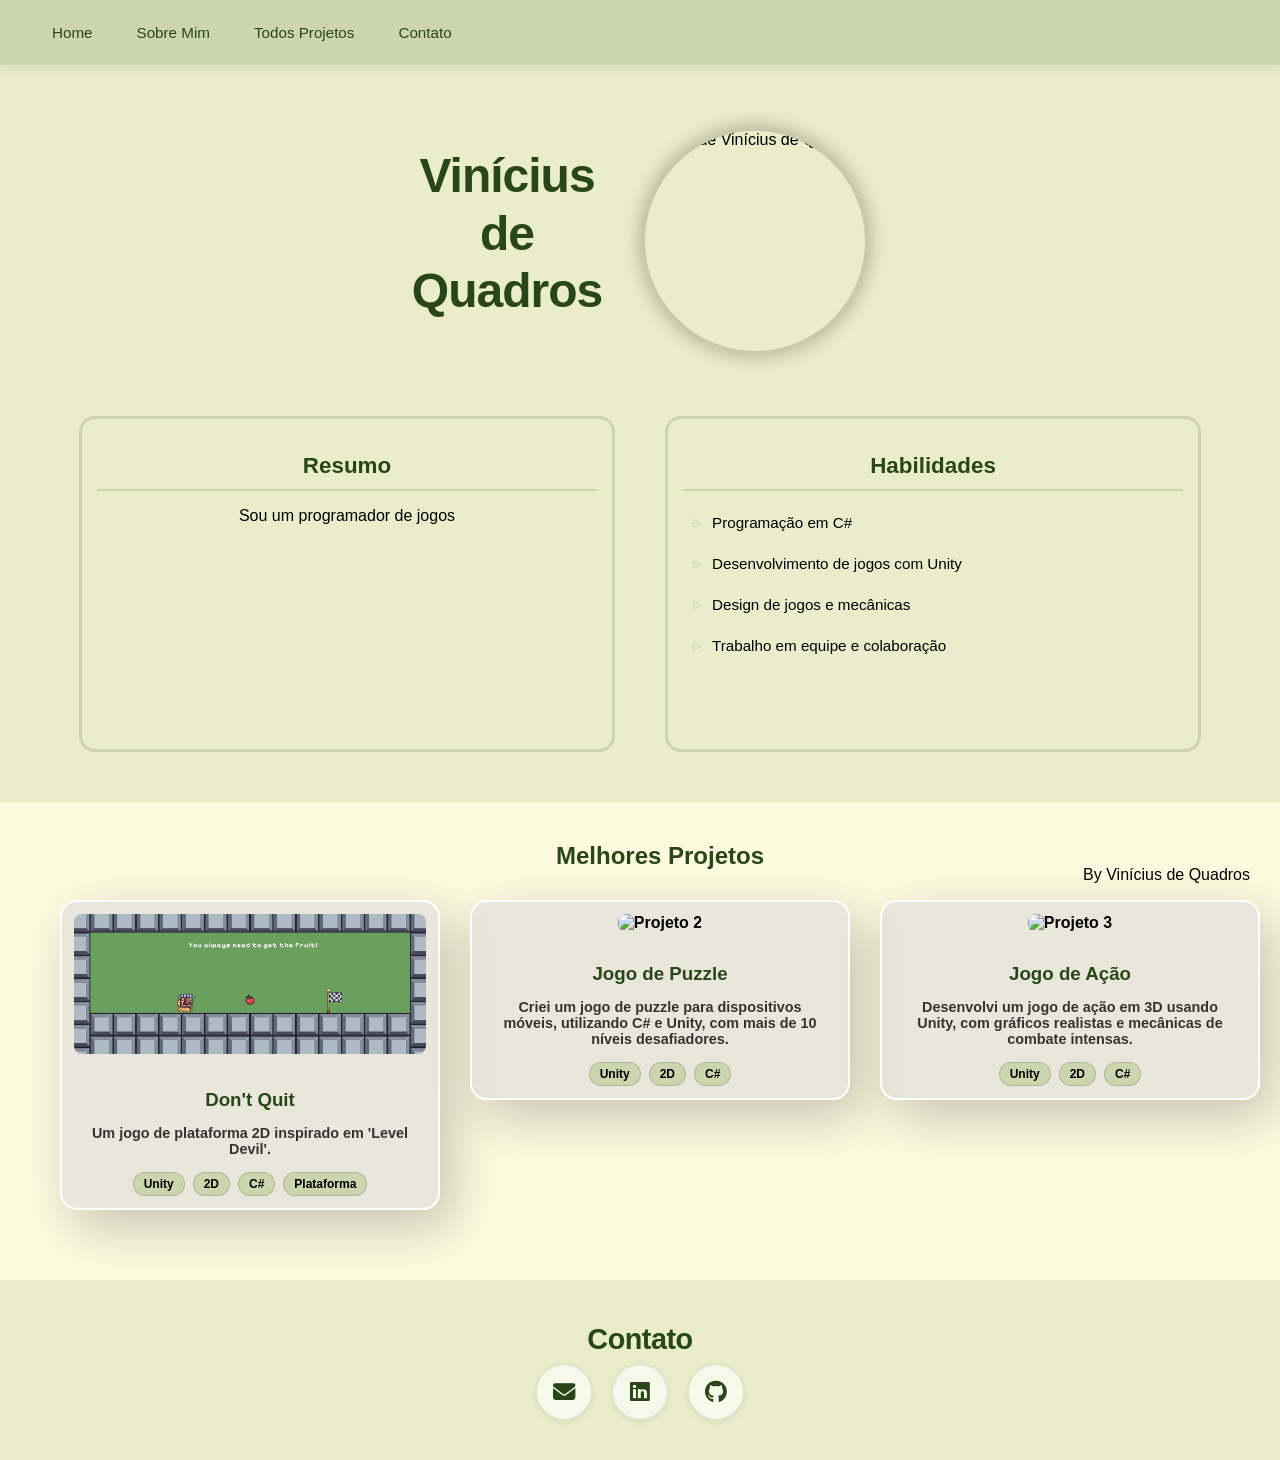
==== index.html @ f15bbf9c "Primeiro Commit" ====
<!DOCTYPE html>
<html lang="pt-BR">

<head>
    <meta charset="UTF-8">
    <meta name="viewport" content="width=device-width, initial-scale=1.0">
    <title>Vinícius de Quadros</title>
    <link rel="stylesheet" href="assets/css/styles.css">
    <link rel="stylesheet" href="assets/css/index.css">
    <link rel="stylesheet" href="assets/css/projetos.css">
    <link rel="stylesheet" href="https://cdnjs.cloudflare.com/ajax/libs/font-awesome/6.7.2/css/all.min.css">
</head>

<body>
    <header>
        <nav>
            <a href="index.html">Home</a>
            <a href="sobreMim.html">Sobre Mim</a>
            <a href="projetos.html">Todos Projetos</a>
            <a href="contato.html">Contato</a>
        </nav>
    </header>

    <div class="sobreMim" id="about">
        <h1>Vinícius <br> de <br> Quadros</h1>
        <img src="assets/images/vinicius.jpg" alt="Foto de Vinícius de Quadros">
    </div>
    <div class="informacoes">
        <div class="resumo">
            <h2>Resumo</h2>
            <p>Sou um programador de jogos</p>
        </div>
        <div class="habilidades">
            <h2>Habilidades</h2>
            <ul>
                <li>Programação em C#</li>
                <li>Desenvolvimento de jogos com Unity</li>
                <li>Design de jogos e mecânicas</li>
                <li>Trabalho em equipe e colaboração</li>
            </ul>
        </div>
    </div>

    <div class="melhoresProjetos" id="projects">
        <h2>Melhores Projetos</h2>
        <div class="gridProjetos">
            <a href="dontquit.html" class="projetoLink">
                <div class="projeto">
                    <img src="assets/images/dontquit/dontquit1.png" alt="Projeto 1">
                    <h3>Don't Quit</h3>
                    <p> Um jogo de plataforma 2D inspirado em 'Level Devil'.</p>
                    <div class="tags">
                        <span class="tag">Unity</span>
                        <span class="tag">2D</span>
                        <span class="tag">C#</span>
                        <span class="tag">Plataforma</span>
                    </div>
                </div>
            </a>
            <a href="puzzle.html" class="projetoLink">
                <div class="projeto">
                    <img src="assets/images/projeto2.jpg" alt="Projeto 2">
                    <h3>Jogo de Puzzle</h3>
                    <p>Criei um jogo de puzzle para dispositivos móveis, utilizando C# e Unity, com mais de 10 níveis
                        desafiadores.</p>
                    <div class="tags">
                        <span class="tag">Unity</span>
                        <span class="tag">2D</span>
                        <span class="tag">C#</span>
                    </div>
                </div>
            </a>
            <a href="action.html" class="projetoLink">
                <div class="projeto">
                    <img src="assets/images/projeto3.jpg" alt="Projeto 3">
                    <h3>Jogo de Ação</h3>
                    <p>Desenvolvi um jogo de ação em 3D usando Unity, com gráficos realistas e mecânicas de combate
                        intensas.</p>
                    <div class="tags">
                        <span class="tag">Unity</span>
                        <span class="tag">2D</span>
                        <span class="tag">C#</span>
                    </div>
                </div>
            </a>
        </div>
    </div>
    </div>

    <div class="contato" id="contato">
        <h2>Contato</h2>
        <div class="contatoLinks">
            <a href="mailto:viniciusquadros@hotmail.com" class="contatoItem" title="Email">
                <i class="fas fa-envelope"></i>
            </a>
            <a href="https://www.linkedin.com/in/vinicius-de-quadros-7bb965216" target="_blank" class="contatoItem"
                title="LinkedIn">
                <i class="fab fa-linkedin"></i>
            </a>
            <a href="https://github.com/ViniQuadros" target="_blank" class="contatoItem" title="GitHub">
                <i class="fab fa-github"></i>
            </a>
        </div>
    </div>

    <footer>
        <p>By Vinícius de Quadros</p>
    </footer>
</body>

</html>
---- assets/css/styles.css ----
:root {
    --tea-green: #ccd5aeff;
    --beige: #e9edc9ff;
    --cornsilk: #fefae0ff;
    --papaya-whip: #faedcdff;
    --light-bronze: #d4a373ff;
}

h1, h2, h3 {
    color: #294618;
}

header {
    padding: 18px 40px;
    display: flex;
    justify-content: space-between;
    align-items: center;
    background-color: var(--tea-green);
    box-shadow: 0 2px 12px rgba(0, 0, 0, 0.1);
    position: sticky;
    top: 0;
    z-index: 1000;
}
header h3 {
    font-weight: bold;
    margin: 0;
    color: #294618;
    font-size: 1.3rem;
    letter-spacing: 0.5px;
}
header nav {
    display: flex;
    gap: 20px;
    margin-right: 20px;
}
header a {
    color: #294618;
    display: inline-block;
    transition: transform 0.2s ease, color 0.2s ease;
    text-decoration: none;
    font-size: 0.95rem;
    font-weight: 500;
    padding: 6px 12px;
    border-radius: 8px;
    transition: background 0.2s ease, transform 0.2s ease, color 0.2s ease;
}
header a:hover {
    color: #294618;
    background: rgba(0, 0, 0, 0.08); /* pill highlight on hover */
    transform: scale(1.05);
    text-decoration: none; /* cleaner without underline since we have the bg */
}

body {
    font-family: 'Sans-serif', Arial, Helvetica, sans-serif;
    color: #000000;
    margin: 0;
    padding: 0;
}

footer {
    right: 30px;
    text-align: right;
    position: fixed;
    width: 100%;
    bottom: 0;
}
---- assets/css/index.css ----
.sobreMim {
    background-color: var(--beige);
    display: flex;
    flex-wrap: wrap;
    align-items: center;
    justify-content: center;
    gap: 40px;
    padding: 50px 0;
    text-align: center;
}

.sobreMim h1 {
    font-size: 3rem;
    line-height: 1.2;
    font-weight: 800;
    text-align: center;
    letter-spacing: -1px;
    position: relative;
    padding-bottom: 14px;
}

.sobreMim img {
    width: 220px;
    height: 220px;
    object-fit: cover;
    border-radius: 80%;
    border: 3px solid rgba(61, 61, 61, 0.2);
    box-shadow: 0 0 20px rgba(0, 0, 0, 0.3);
}

.informacoes {
    background-color: var(--beige);
    display: flex;
    gap: 50px;
    align-items: center;
    justify-content: center;
}

.resumo,
.habilidades {
    text-align: center;
    border-radius: 16px;
    padding: 15px;
    backdrop-filter: blur(6px);
    border: 3px solid rgba(104, 104, 104, 0.2);
    min-width: 280px;
    width: 500px;
    height: 300px;
    margin-bottom: 50px;
}

.habilidades h2,
.resumo h2 {
    font-size: 1.4rem;
    font-weight: bold;
    margin-bottom: 16px;
    padding-bottom: 10px;
    border-bottom: 2px solid var(--tea-green);
}

.habilidades ul {
    list-style: none;
    padding: 0;
    margin: 0;
    display: flex;
    flex-direction: column;
    gap: 10px;
}
.habilidades li {
    display: flex;
    align-items: center;
    gap: 10px;
    padding: 5px 10px;
    border-radius: 8px;
    background: rgba(255, 255, 255, 0.05);
    transition: background 0.2s ease, transform 0.2s ease;
    font-size: 0.95rem;
}
.habilidades li::before {
    content: "▹";
    color: var(--tea-green);
    font-size: 1.1rem;
    flex-shrink: 0;
}
.habilidades li:hover {
    background: rgba(129, 141, 91, 0.12);
    transform: translateX(4px);
}

.projetoLink {
    text-decoration: none;
    color: inherit;
    display: block;
}

.melhoresProjetos {
    background-color: var(--cornsilk);
    padding: 20px 20px;
    text-align: center;
    width: 100%;
}
.melhoresProjetos h2 {
    margin-bottom: 30px;
}

.contato {
    padding: 20px 20px;
    text-align: center;
    background-color: var(--beige);
}

.contato h2 {
    font-size: 1.8rem;
    font-weight: 800;
    color: #294618;
    margin-bottom: 8px;
    letter-spacing: -0.5px;
}

.contatoLinks {
    display: flex;
    justify-content: center;
    gap: 20px;
    margin-bottom: 20px;
}

.contatoItem {
    display: flex;
    align-items: center;
    justify-content: center;
    width: 54px;
    height: 54px;
    border-radius: 50%;
    background: rgba(255, 255, 255, 0.6);
    border: 1px solid rgba(0, 0, 0, 0.1);
    color: #294618;
    font-size: 1.4rem;
    text-decoration: none;
    transition: transform 0.2s ease, background 0.2s ease, box-shadow 0.2s ease;
    box-shadow: 0 2px 8px rgba(0, 0, 0, 0.08);
}
.contatoItem:hover {
    transform: translateY(-5px);
    background: var(--tea-green);
    box-shadow: 0 8px 20px rgba(0, 0, 0, 0.15);
}
---- assets/css/projetos.css ----
.gridProjetos {
    display: grid;
    grid-template-columns: repeat(3, minmax(200px, 1fr));
    gap: 30px;
    max-width: 1200px;
    margin: 0 auto;
    margin-bottom: 50px;
}

/* From Uiverse.io by SteveBloX */
.projeto {
    box-sizing: border-box;
    width: 100%;
    height: auto;
    padding: 12px;
    background: rgba(217, 217, 217, 0.58);
    border: 2px solid white;
    box-shadow: 12px 17px 51px rgba(0, 0, 0, 0.22);
    backdrop-filter: blur(6px);
    border-radius: 17px;
    text-align: center;
    cursor: pointer;
    transition: all 0.5s;
    display: block;
    align-items: center;
    justify-content: center;
    user-select: none;
    font-weight: bolder;
    color: black;
}

.projeto:hover {
    border: 1px solid black;
    transform: scale(1.05);
}

.projeto:active {
    transform: scale(0.95) rotateZ(1.7deg);
}

.projeto img {
    width: 100%;
    height: 140px;
    object-fit: cover;
    border-radius: 8px;
    margin-bottom: 12px;
}

.projeto h3 {
    margin-bottom: 8px;
}

.projeto p {
    font-size: 0.9rem;
    color: #333;
    padding: 0 10px;
    flex-grow: 1;
}

.tags {
    display: flex;
    flex-wrap: wrap;
    gap: 8px;
    margin-top: 12px;
    justify-content: center;
}

.tag {
    background-color: var(--tea-green);
    color: #000;
    font-size: 0.75rem;
    font-weight: bold;
    padding: 4px 10px;
    border-radius: 20px;
    border: 1px solid rgba(0, 0, 0, 0.15);
    transition: transform 0.15s ease, background-color 0.15s ease;
}

.tag:hover {
    transform: scale(1.08);
    background-color: var(--light-bronze);
}
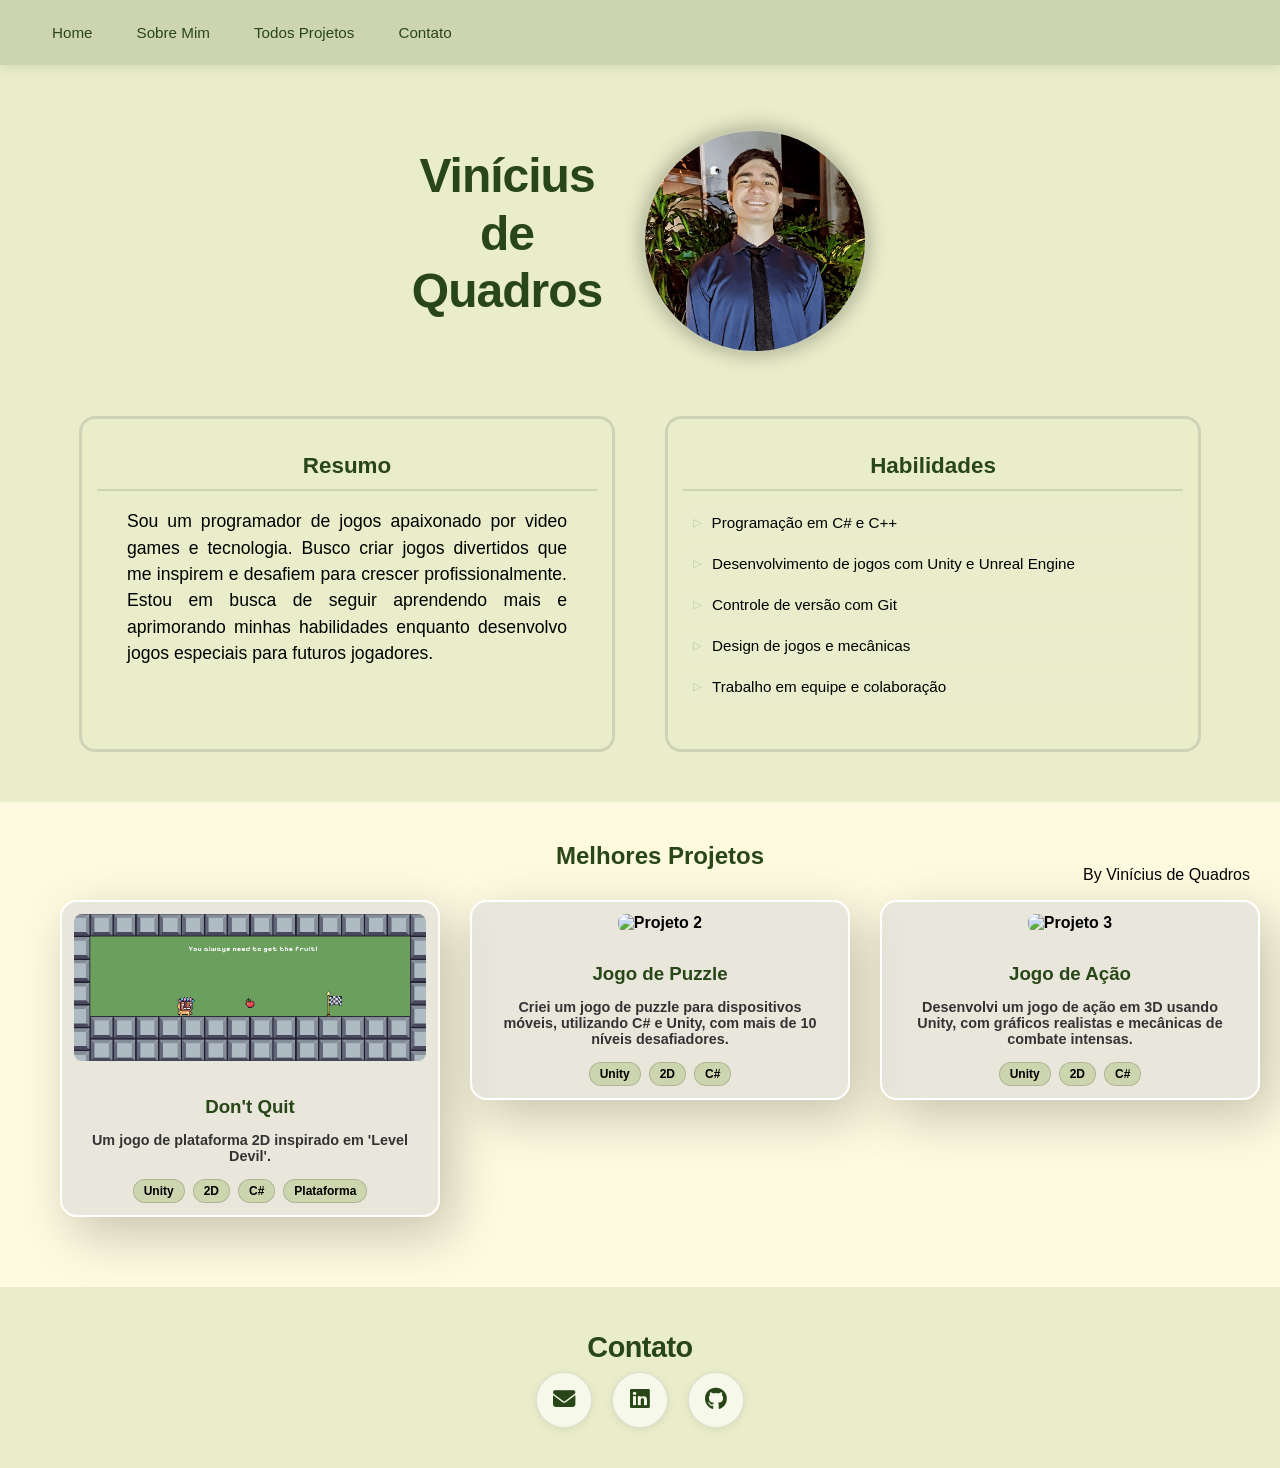
==== commit ae2cc218: "Updating informations" ====
--- a/index.html
+++ b/index.html
@@ -4,6 +4,7 @@
 <head>
     <meta charset="UTF-8">
     <meta name="viewport" content="width=device-width, initial-scale=1.0">
+    <link rel="icon" type="image/x-icon" href="assets/images/favicon.svg">
     <title>Vinícius de Quadros</title>
     <link rel="stylesheet" href="assets/css/styles.css">
     <link rel="stylesheet" href="assets/css/index.css">
@@ -23,18 +24,19 @@
 
     <div class="sobreMim" id="about">
         <h1>Vinícius <br> de <br> Quadros</h1>
-        <img src="assets/images/vinicius.jpg" alt="Foto de Vinícius de Quadros">
+        <img src="assets/images/profilePic.png" alt="Foto de Vinícius de Quadros">
     </div>
     <div class="informacoes">
         <div class="resumo">
             <h2>Resumo</h2>
-            <p>Sou um programador de jogos</p>
+            <p>Sou um programador de jogos apaixonado por video games e tecnologia. Busco criar jogos divertidos que me inspirem e desafiem para crescer profissionalmente. Estou em busca de seguir aprendendo mais e aprimorando minhas habilidades enquanto desenvolvo jogos especiais para futuros jogadores.</p>
         </div>
         <div class="habilidades">
             <h2>Habilidades</h2>
             <ul>
-                <li>Programação em C#</li>
-                <li>Desenvolvimento de jogos com Unity</li>
+                <li>Programação em C# e C++</li>
+                <li>Desenvolvimento de jogos com Unity e Unreal Engine</li>
+                <li>Controle de versão com Git</li>
                 <li>Design de jogos e mecânicas</li>
                 <li>Trabalho em equipe e colaboração</li>
             </ul>
--- a/assets/css/index.css
+++ b/assets/css/index.css
@@ -58,6 +58,14 @@
     border-bottom: 2px solid var(--tea-green);
 }
 
+.resumo p {
+    font-size: 1.1rem;
+    line-height: 1.5;
+    text-align: justify;
+    margin-left: 30px;
+    margin-right: 30px;
+}
+
 .habilidades ul {
     list-style: none;
     padding: 0;
@@ -66,6 +74,7 @@
     flex-direction: column;
     gap: 10px;
 }
+
 .habilidades li {
     display: flex;
     align-items: center;
@@ -76,12 +85,14 @@
     transition: background 0.2s ease, transform 0.2s ease;
     font-size: 0.95rem;
 }
+
 .habilidades li::before {
     content: "▹";
     color: var(--tea-green);
     font-size: 1.1rem;
     flex-shrink: 0;
 }
+
 .habilidades li:hover {
     background: rgba(129, 141, 91, 0.12);
     transform: translateX(4px);
@@ -99,6 +110,7 @@
     text-align: center;
     width: 100%;
 }
+
 .melhoresProjetos h2 {
     margin-bottom: 30px;
 }
@@ -139,6 +151,7 @@
     transition: transform 0.2s ease, background 0.2s ease, box-shadow 0.2s ease;
     box-shadow: 0 2px 8px rgba(0, 0, 0, 0.08);
 }
+
 .contatoItem:hover {
     transform: translateY(-5px);
     background: var(--tea-green);
--- a/assets/css/projetos.css
+++ b/assets/css/projetos.css
@@ -5,6 +5,7 @@
     max-width: 1200px;
     margin: 0 auto;
     margin-bottom: 50px;
+    align-items: start;
 }
 
 /* From Uiverse.io by SteveBloX */
@@ -40,7 +41,7 @@
 
 .projeto img {
     width: 100%;
-    height: 140px;
+    height: auto;
     object-fit: cover;
     border-radius: 8px;
     margin-bottom: 12px;
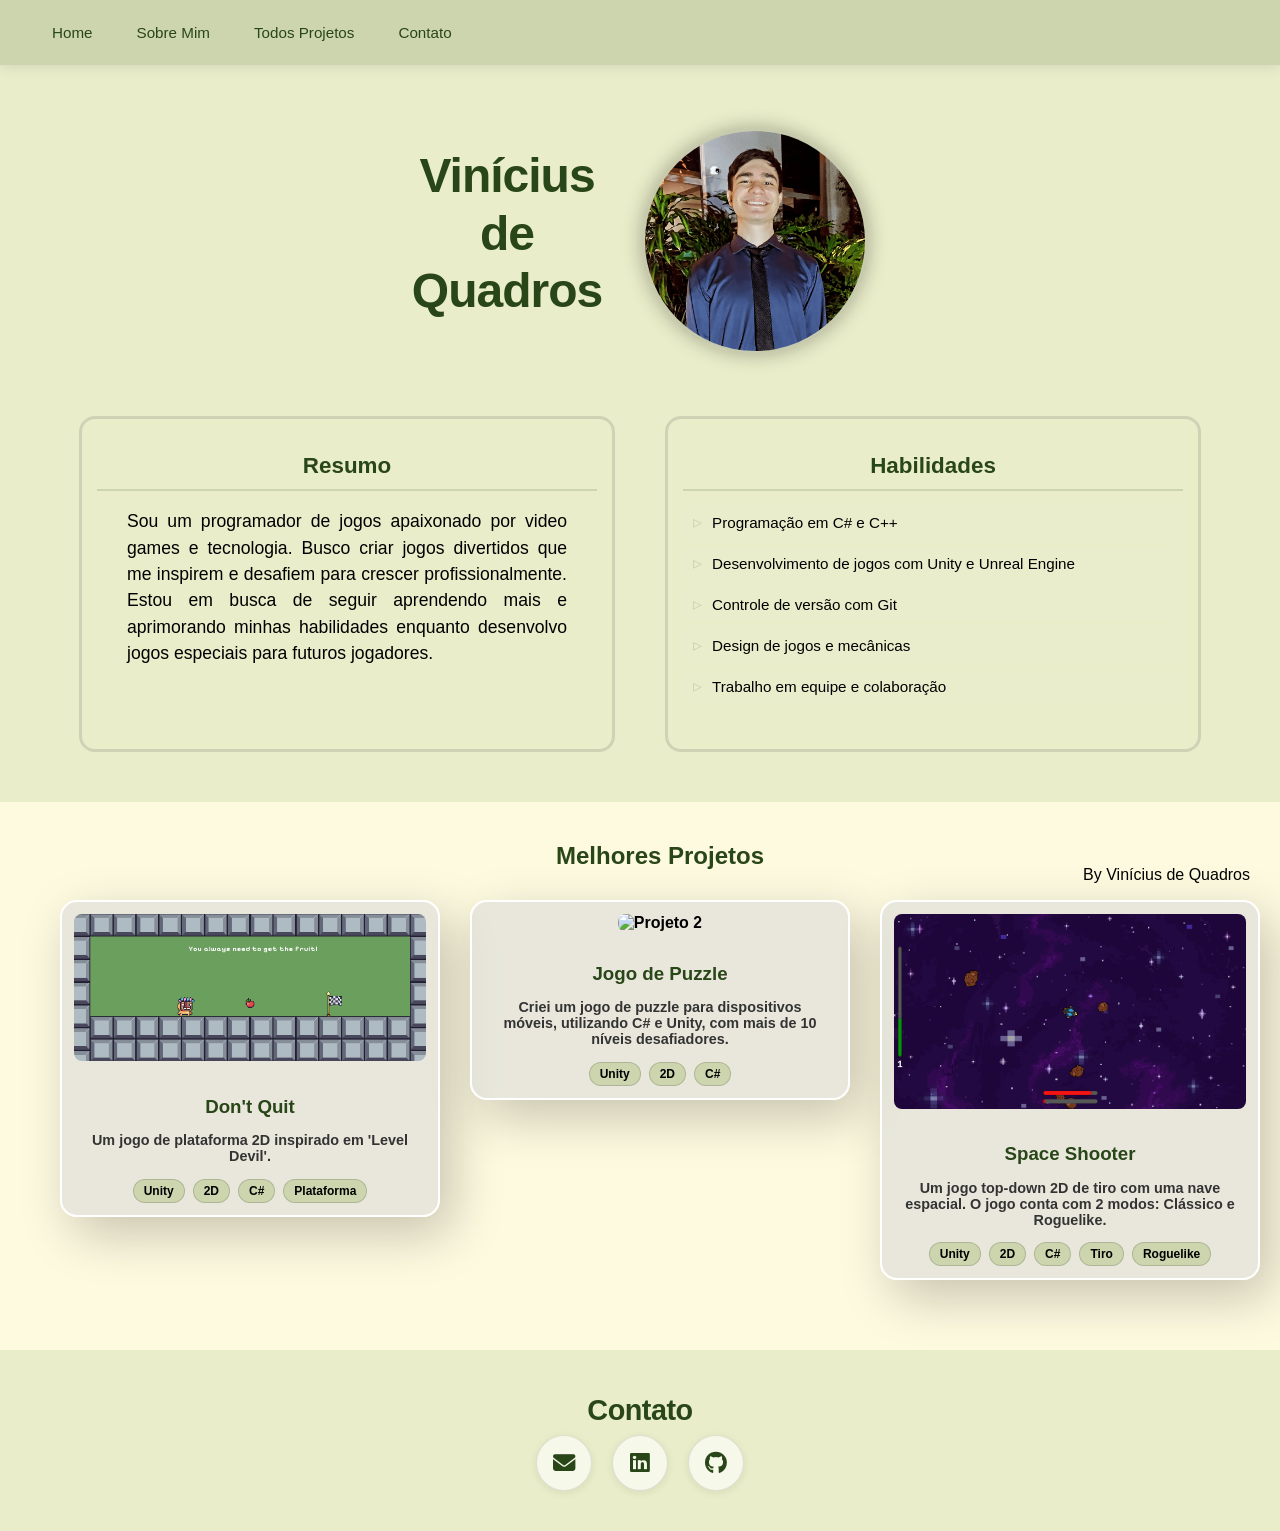
==== commit a82a995c: "Adding more projects" ====
--- a/index.html
+++ b/index.html
@@ -48,7 +48,7 @@
         <div class="gridProjetos">
             <a href="dontquit.html" class="projetoLink">
                 <div class="projeto">
-                    <img src="assets/images/dontquit/dontquit1.png" alt="Projeto 1">
+                    <img src="assets/images/unity/dontQuit/dontquit1.png" alt="Don't Quit Unity">
                     <h3>Don't Quit</h3>
                     <p> Um jogo de plataforma 2D inspirado em 'Level Devil'.</p>
                     <div class="tags">
@@ -72,16 +72,17 @@
                     </div>
                 </div>
             </a>
-            <a href="action.html" class="projetoLink">
+            <a href="spaceShooter.html" class="projetoLink">
                 <div class="projeto">
-                    <img src="assets/images/projeto3.jpg" alt="Projeto 3">
-                    <h3>Jogo de Ação</h3>
-                    <p>Desenvolvi um jogo de ação em 3D usando Unity, com gráficos realistas e mecânicas de combate
-                        intensas.</p>
+                    <img src="assets/images/unity/spaceShooter/SpaceShooterRoguelike_Unity.png" alt="Space Shooter Unity">
+                    <h3>Space Shooter</h3>
+                    <p>Um jogo top-down 2D de tiro com uma nave espacial. O jogo conta com 2 modos: Clássico e Roguelike.</p>
                     <div class="tags">
                         <span class="tag">Unity</span>
                         <span class="tag">2D</span>
                         <span class="tag">C#</span>
+                        <span class="tag">Tiro</span>
+                        <span class="tag">Roguelike</span>
                     </div>
                 </div>
             </a>
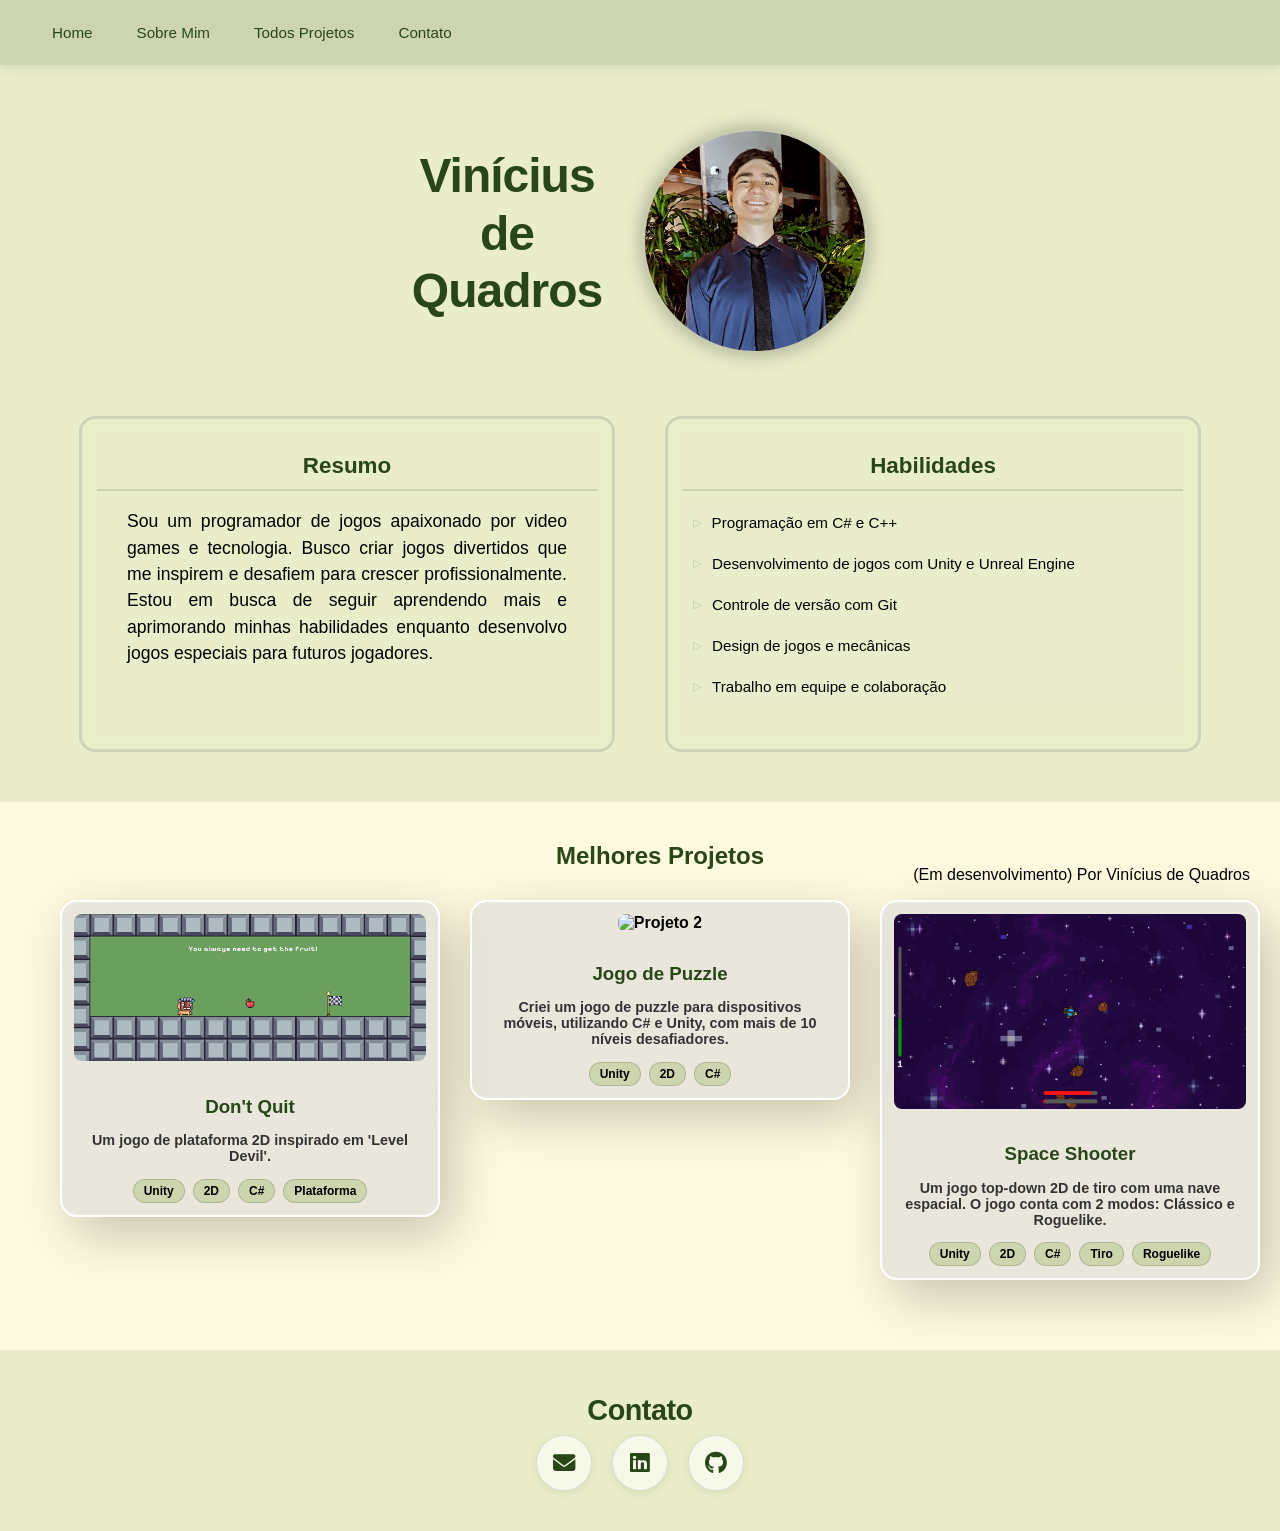
==== commit 699566c3: "Updating Resume" ====
--- a/index.html
+++ b/index.html
@@ -107,7 +107,7 @@
     </div>
 
     <footer>
-        <p>By Vinícius de Quadros</p>
+        <p>(Em desenvolvimento) Por Vinícius de Quadros</p>
     </footer>
 </body>
 
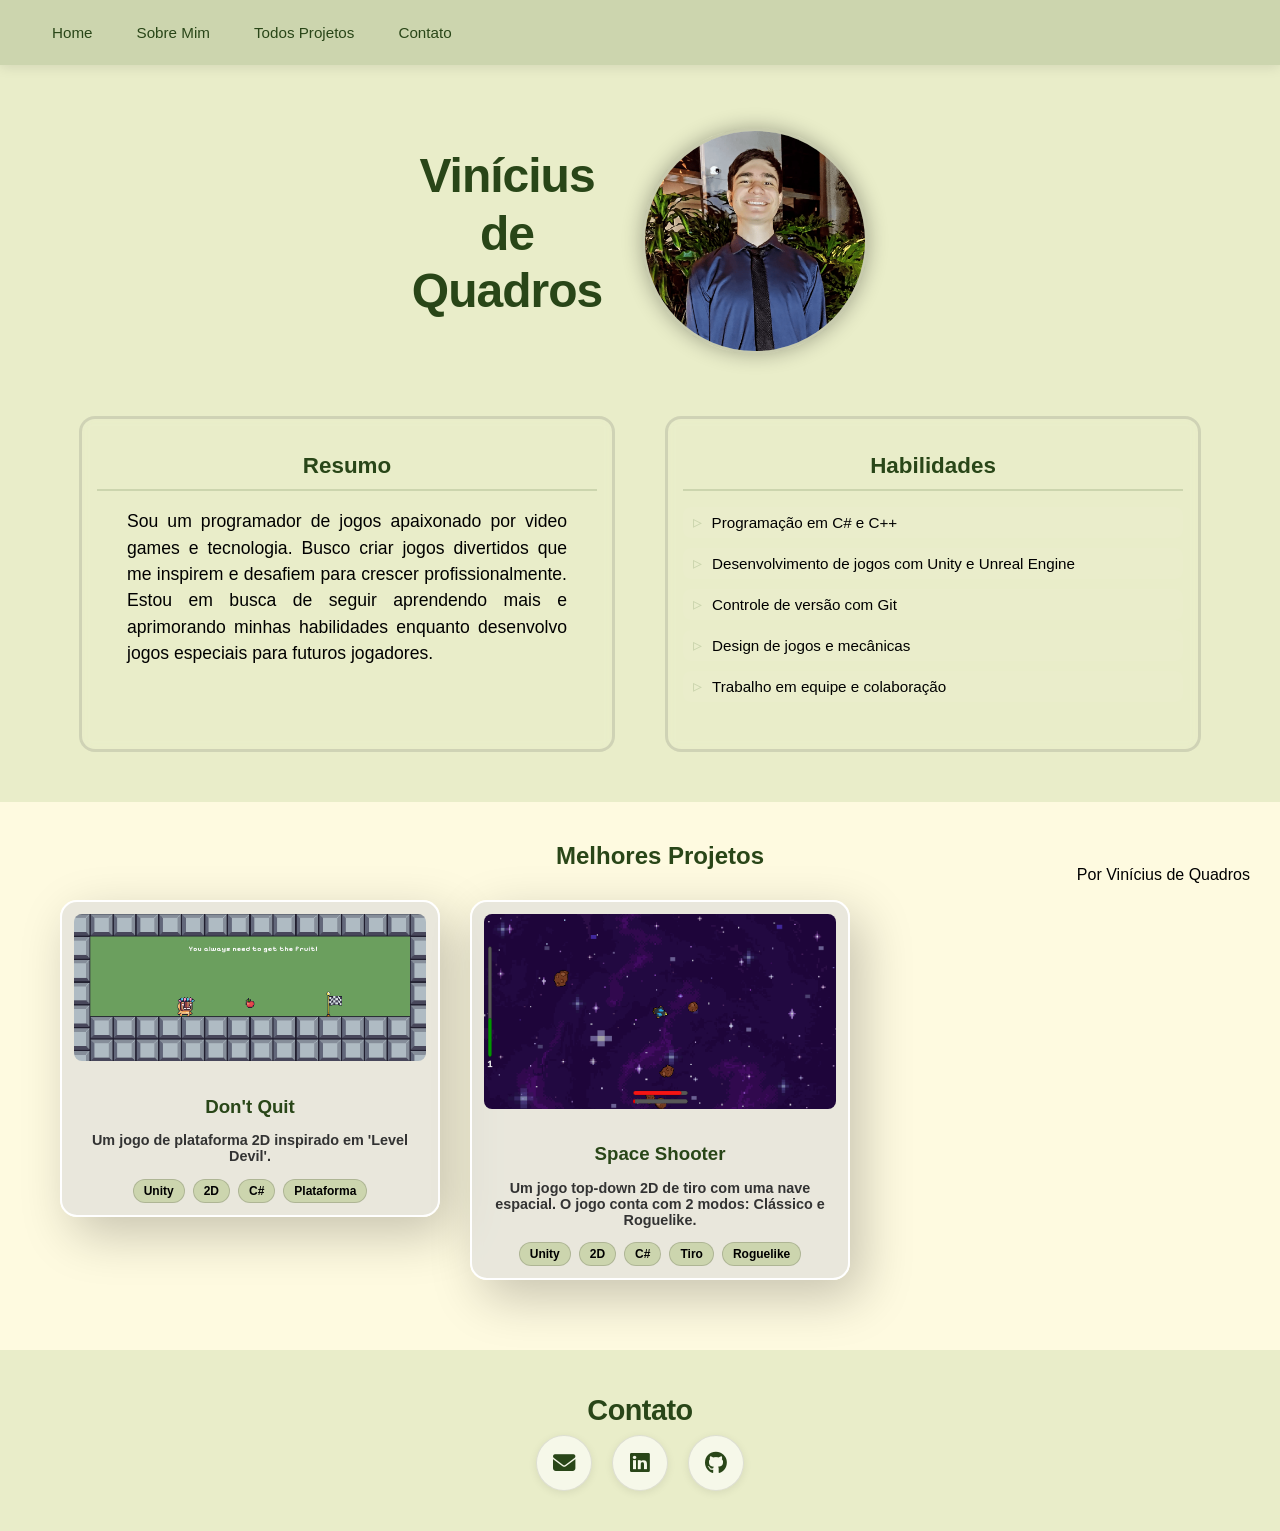
==== commit b558c851: "Adding some Unreal games" ====
--- a/index.html
+++ b/index.html
@@ -59,19 +59,6 @@
                     </div>
                 </div>
             </a>
-            <a href="puzzle.html" class="projetoLink">
-                <div class="projeto">
-                    <img src="assets/images/projeto2.jpg" alt="Projeto 2">
-                    <h3>Jogo de Puzzle</h3>
-                    <p>Criei um jogo de puzzle para dispositivos móveis, utilizando C# e Unity, com mais de 10 níveis
-                        desafiadores.</p>
-                    <div class="tags">
-                        <span class="tag">Unity</span>
-                        <span class="tag">2D</span>
-                        <span class="tag">C#</span>
-                    </div>
-                </div>
-            </a>
             <a href="spaceShooter.html" class="projetoLink">
                 <div class="projeto">
                     <img src="assets/images/unity/spaceShooter/SpaceShooterRoguelike_Unity.png" alt="Space Shooter Unity">
@@ -107,7 +94,7 @@
     </div>
 
     <footer>
-        <p>(Em desenvolvimento) Por Vinícius de Quadros</p>
+        <p>Por Vinícius de Quadros</p>
     </footer>
 </body>
 
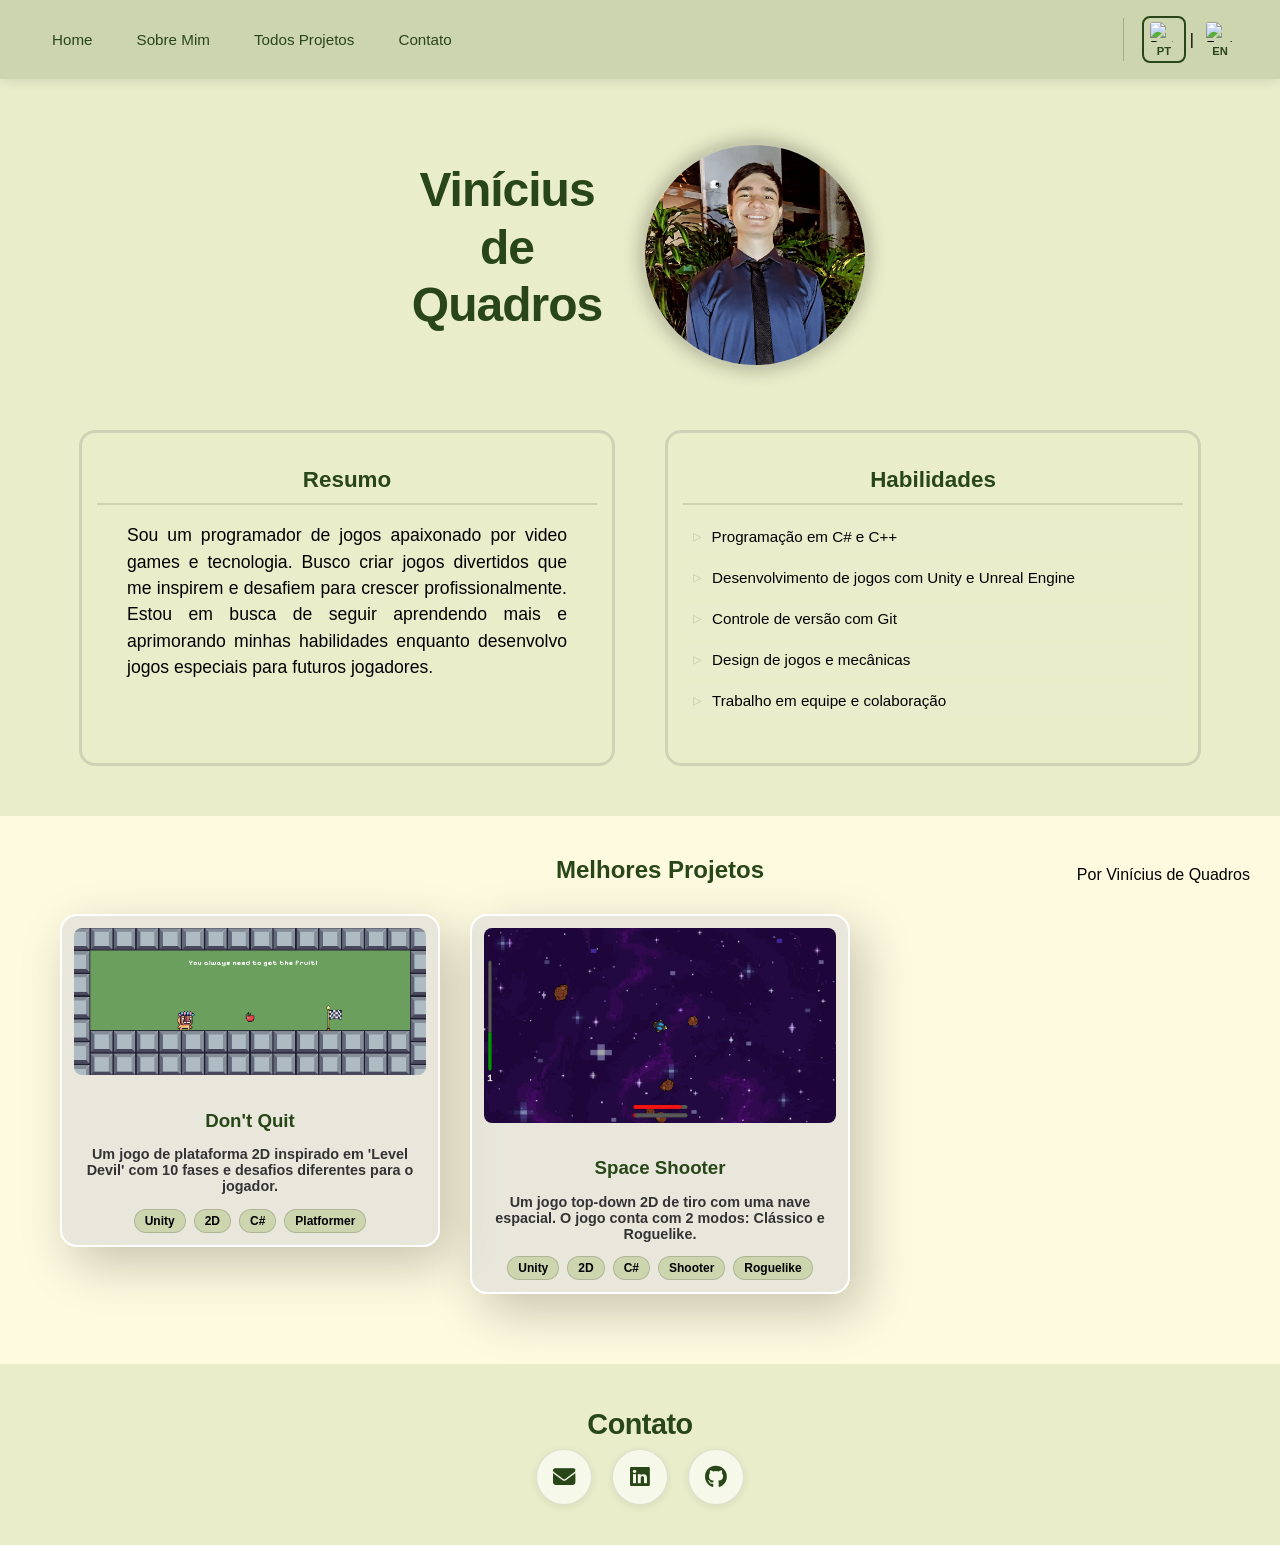
==== commit 854fc41d: "Adding english translation to the site!" ====
--- a/index.html
+++ b/index.html
@@ -10,16 +10,30 @@
     <link rel="stylesheet" href="assets/css/index.css">
     <link rel="stylesheet" href="assets/css/projetos.css">
     <link rel="stylesheet" href="https://cdnjs.cloudflare.com/ajax/libs/font-awesome/6.7.2/css/all.min.css">
+
+    <script src="assets/js/translations.js" defer></script>
 </head>
 
 <body>
     <header>
         <nav>
-            <a href="index.html">Home</a>
-            <a href="sobreMim.html">Sobre Mim</a>
-            <a href="projetos.html">Todos Projetos</a>
-            <a href="contato.html">Contato</a>
+            <a href="index.html" data-i18n="nav.home">Home</a>
+            <a href="sobreMim.html" data-i18n="nav.about">Sobre Mim</a>
+            <a href="projetos.html" data-i18n="nav.projects">Todos Projetos</a>
+            <a href="contato.html" data-i18n="nav.contact">Contato</a>
         </nav>
+
+        <div class="langSwitcher">
+            <button onclick="switchLanguage('pt')" class="langBtn" id="btn-pt">
+                <img src="https://flagcdn.com/w40/br.png" alt="Português">
+                <span>PT</span>
+            </button>
+            <span>|</span>
+            <button onclick="switchLanguage('en')" class="langBtn" id="btn-en">
+                <img src="https://flagcdn.com/w40/us.png" alt="English">
+                <span>EN</span>
+            </button>
+        </div>
     </header>
 
     <div class="sobreMim" id="about">
@@ -28,47 +42,54 @@
     </div>
     <div class="informacoes">
         <div class="resumo">
-            <h2>Resumo</h2>
-            <p>Sou um programador de jogos apaixonado por video games e tecnologia. Busco criar jogos divertidos que me inspirem e desafiem para crescer profissionalmente. Estou em busca de seguir aprendendo mais e aprimorando minhas habilidades enquanto desenvolvo jogos especiais para futuros jogadores.</p>
+            <h2 data-i18n="homepage.summarytitle">Resumo</h2>
+            <p data-i18n="homepage.summary">Sou um programador de jogos apaixonado por video games e tecnologia. Busco
+                criar jogos divertidos que me
+                inspirem e desafiem para crescer profissionalmente. Estou em busca de seguir aprendendo mais e
+                aprimorando minhas habilidades enquanto desenvolvo jogos especiais para futuros jogadores.</p>
         </div>
         <div class="habilidades">
-            <h2>Habilidades</h2>
+            <h2 data-i18n="homepage.skills">Habilidades</h2>
             <ul>
-                <li>Programação em C# e C++</li>
-                <li>Desenvolvimento de jogos com Unity e Unreal Engine</li>
-                <li>Controle de versão com Git</li>
-                <li>Design de jogos e mecânicas</li>
-                <li>Trabalho em equipe e colaboração</li>
+                <li data-i18n="homepage.skill1">Programação em C# e C++</li>
+                <li data-i18n="homepage.skill2">Desenvolvimento de jogos com Unity e Unreal Engine</li>
+                <li data-i18n="homepage.skill3">Controle de versão com Git</li>
+                <li data-i18n="homepage.skill4">Design de jogos e mecânicas</li>
+                <li data-i18n="homepage.skill5">Trabalho em equipe e colaboração</li>
             </ul>
         </div>
     </div>
 
     <div class="melhoresProjetos" id="projects">
-        <h2>Melhores Projetos</h2>
+        <h2 data-i18n="homepage.bestprojects">Melhores Projetos</h2>
         <div class="gridProjetos">
             <a href="dontquit.html" class="projetoLink">
                 <div class="projeto">
                     <img src="assets/images/unity/dontQuit/dontquit1.png" alt="Don't Quit Unity">
                     <h3>Don't Quit</h3>
-                    <p> Um jogo de plataforma 2D inspirado em 'Level Devil'.</p>
+                    <p data-i18n="homepage.bp1"> Um jogo de plataforma 2D inspirado em 'Level Devil' com 10 fases e
+                        desafios diferentes para o
+                        jogador.</p>
                     <div class="tags">
                         <span class="tag">Unity</span>
                         <span class="tag">2D</span>
                         <span class="tag">C#</span>
-                        <span class="tag">Plataforma</span>
+                        <span class="tag">Platformer</span>
                     </div>
                 </div>
             </a>
             <a href="spaceShooter.html" class="projetoLink">
                 <div class="projeto">
-                    <img src="assets/images/unity/spaceShooter/SpaceShooterRoguelike_Unity.png" alt="Space Shooter Unity">
+                    <img src="assets/images/unity/spaceShooter/SpaceShooterRoguelike_Unity.png"
+                        alt="Space Shooter Unity">
                     <h3>Space Shooter</h3>
-                    <p>Um jogo top-down 2D de tiro com uma nave espacial. O jogo conta com 2 modos: Clássico e Roguelike.</p>
+                    <p data-i18n="homepage.bp2">Um jogo top-down 2D de tiro com uma nave espacial. O jogo conta com 2
+                        modos: Clássico e Roguelike.</p>
                     <div class="tags">
                         <span class="tag">Unity</span>
                         <span class="tag">2D</span>
                         <span class="tag">C#</span>
-                        <span class="tag">Tiro</span>
+                        <span class="tag">Shooter</span>
                         <span class="tag">Roguelike</span>
                     </div>
                 </div>
@@ -78,9 +99,9 @@
     </div>
 
     <div class="contato" id="contato">
-        <h2>Contato</h2>
+        <h2 data-i18n="contact.contact">Contato</h2>
         <div class="contatoLinks">
-            <a href="mailto:viniciusquadros@hotmail.com" class="contatoItem" title="Email">
+            <a href="mailto:viniciusquadross@hotmail.com" class="contatoItem" title="Email">
                 <i class="fas fa-envelope"></i>
             </a>
             <a href="https://www.linkedin.com/in/vinicius-de-quadros-7bb965216" target="_blank" class="contatoItem"
@@ -94,7 +115,7 @@
     </div>
 
     <footer>
-        <p>Por Vinícius de Quadros</p>
+        <p data-i18n="footer.footer">Por Vinícius de Quadros</p>
     </footer>
 </body>
 
--- a/assets/css/styles.css
+++ b/assets/css/styles.css
@@ -6,7 +6,9 @@
     --light-bronze: #d4a373ff;
 }
 
-h1, h2, h3 {
+h1,
+h2,
+h3 {
     color: #294618;
 }
 
@@ -21,6 +23,7 @@
     top: 0;
     z-index: 1000;
 }
+
 header h3 {
     font-weight: bold;
     margin: 0;
@@ -28,11 +31,13 @@
     font-size: 1.3rem;
     letter-spacing: 0.5px;
 }
+
 header nav {
     display: flex;
     gap: 20px;
     margin-right: 20px;
 }
+
 header a {
     color: #294618;
     display: inline-block;
@@ -44,11 +49,61 @@
     border-radius: 8px;
     transition: background 0.2s ease, transform 0.2s ease, color 0.2s ease;
 }
+
 header a:hover {
     color: #294618;
-    background: rgba(0, 0, 0, 0.08); /* pill highlight on hover */
+    background: rgba(0, 0, 0, 0.08);
+    /* pill highlight on hover */
     transform: scale(1.05);
-    text-decoration: none; /* cleaner without underline since we have the bg */
+    text-decoration: none;
+    /* cleaner without underline since we have the bg */
+}
+
+.langSwitcher {
+    display: flex;
+    align-items: center;
+    gap: 6px;
+    margin-left: auto;
+    border-left: 1px solid rgba(0, 0, 0, 0.2);
+    /* separates from nav links */
+    padding-left: 20px;
+}
+
+.langBtn {
+    background: none;
+    border: none;
+    cursor: pointer;
+    padding: 4px 6px;
+    border-radius: 6px;
+    transition: transform 0.2s ease, background 0.2s ease;
+    display: flex;
+    flex-direction: column;
+    align-items: center;
+    gap: 3px;
+}
+
+.langBtn img {
+    width: 28px;
+    height: 20px;
+    object-fit: cover;
+    border-radius: 3px;
+    display: block;
+}
+
+.langBtn span {
+    font-size: 0.7rem;
+    font-weight: 700;
+    color: #294618;
+}
+
+.langBtn:hover {
+    transform: scale(1.2);
+    background: rgba(0, 0, 0, 0.08);
+}
+
+.langBtn.active {
+    outline: 2px solid #294618;
+    border-radius: 6px;
 }
 
 body {
